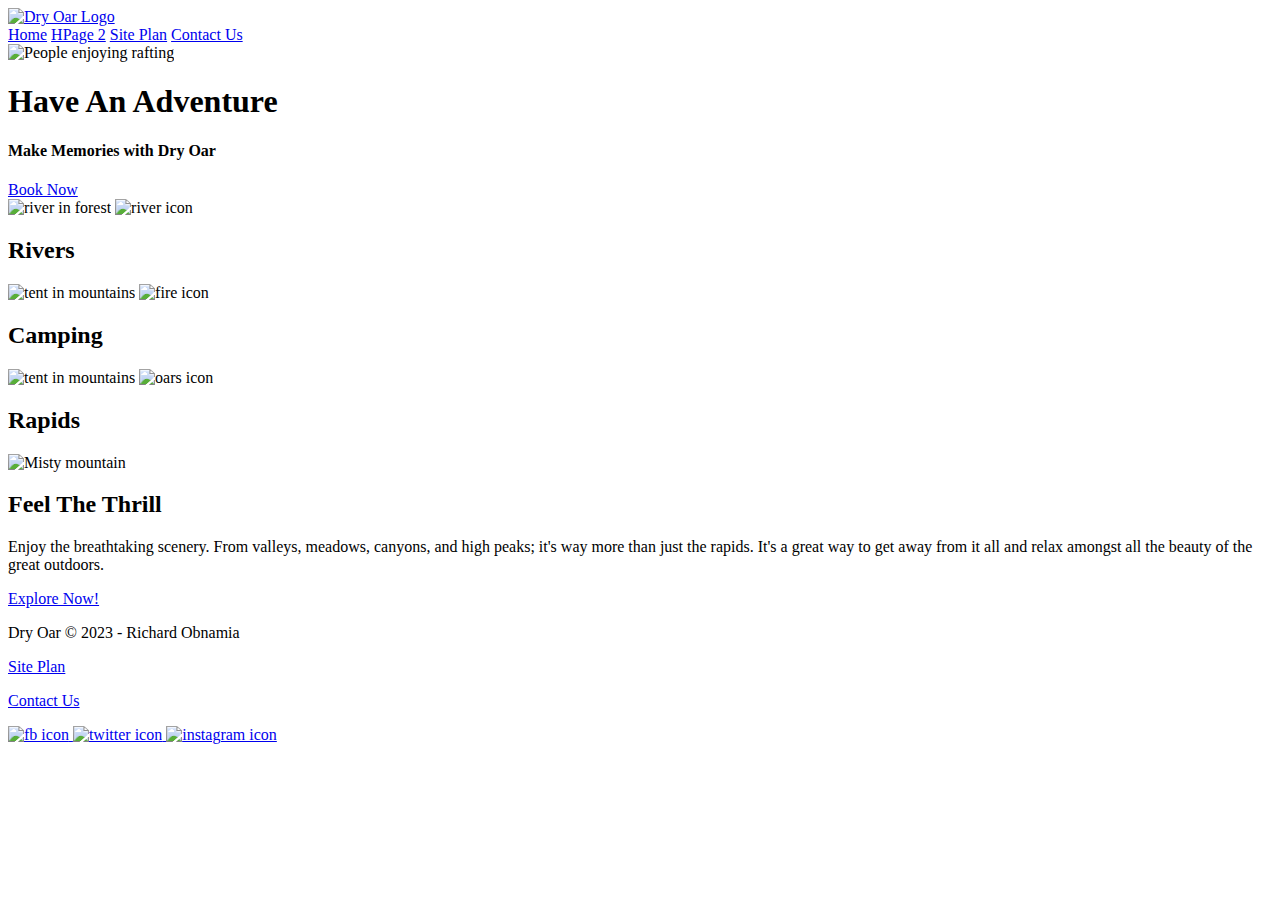
==== wwr/index.html @ 5e18ca99 "edit homepage" ====
<!DOCTYPE html>
<html lang="en">
<head>
    <meta charset="UTF-8">
    <meta name="viewport" content="width=device-width, initial-scale=1.0">
    <title>Whitewater Rafting Vacations | Dry Oar Boating | Home</title>
</head>
<body>
    <header>
        <a href="index.html" id="logo_link">
            <img src="images/logo.png" alt="Dry Oar Logo">
        </a>
        <nav>
            <a href="index.html">Home</a>
            <a href="#">HPage 2</a>
            <a href="site-plan-rafting.html">Site Plan</a>
            <a href="contactus.html">Contact Us</a>
        </nav>
    </header>
    <div id="hero">
        <div id="hero-box">
            <img id="her-img" src="images/hero.png" alt="People enjoying rafting">
        </div>
        <section id="hero-msg">
            <h1 class="home-title">Have An Adventure</h1>
            <h4>Make Memories with Dry Oar</h4>
            <div class="button-box">
                <a class='book' href="contactus.html">Book Now</a>
            </div>
        </section>
    </div>
    <main class="home-grid">
        <section class="rivers-card">
            <img class="card-img" src="images/rivers.jpg" alt="river in forest">
            <img class="icon" src="images/river_icon.jpg" alt="river icon">
            <h2>Rivers</h2>
        </section>
        <section class="camping-card">
            <img class="card-img" src="images/camping.jpg" alt="tent in mountains">
            <img class="icon" src="images/fire_icon.jpg" alt="fire icon">
            <h2>Camping</h2>
        </section>
        <section class="rapids-card">
            <img class="card-img" src="images/rapids.jpg" alt="tent in mountains">
            <img class="icon" src="images/oars.jpg" alt="oars icon">
            <h2>Rapids</h2>
        </section>
        <img class="mountains" src="images/maountains.jpg" alt="Misty mountain">
        <section class="msg">
            <h2>Feel The Thrill</h2>
            <p>Enjoy the breathtaking scenery. From valleys, meadows, canyons, and high peaks; it's way more than just the rapids. It's a great way to get away from it all and relax amongst all the beauty of the great outdoors. </p>
            <a class="join" href="rivers.html">Explore Now!</a>
        </section>
    </main>
    <footer>
        <p>Dry Oar &copy; 2023 - Richard Obnamia</p>
        <p><a href="site-plan-rafting.html">Site Plan</a></p>
        <p><a href="contactus.html">Contact Us</a></p>
        <div class="social">
            <a href="https://facebook.com">
                <img src="images/facebook.png" alt="fb icon">
            </a>
            <a href="https://twitter.com">
                <img src="images/twitter.png" alt="twitter icon">
            </a>
            <a href="https://instagram.com">
                <img src="images/instagram.png" alt="instagram icon">
            </a>
        </div>
    </footer>
    
</body>
</html>
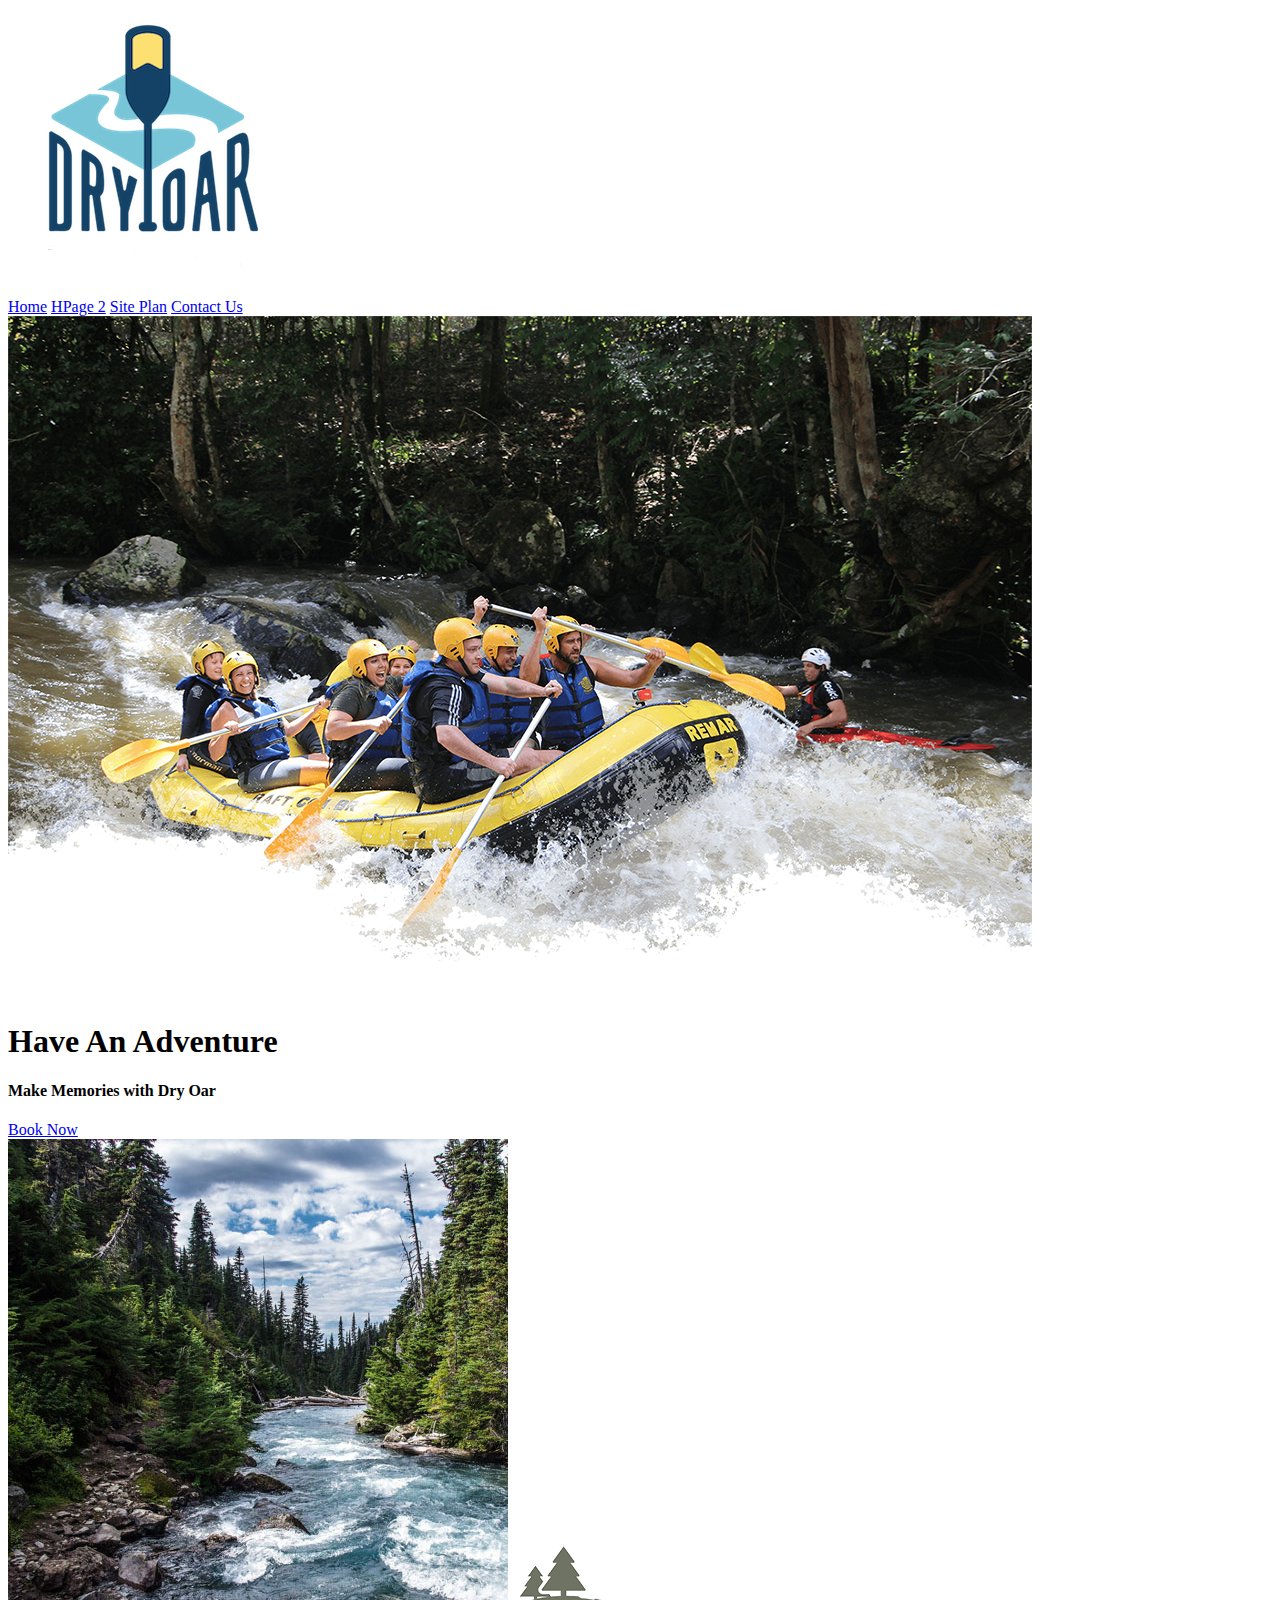
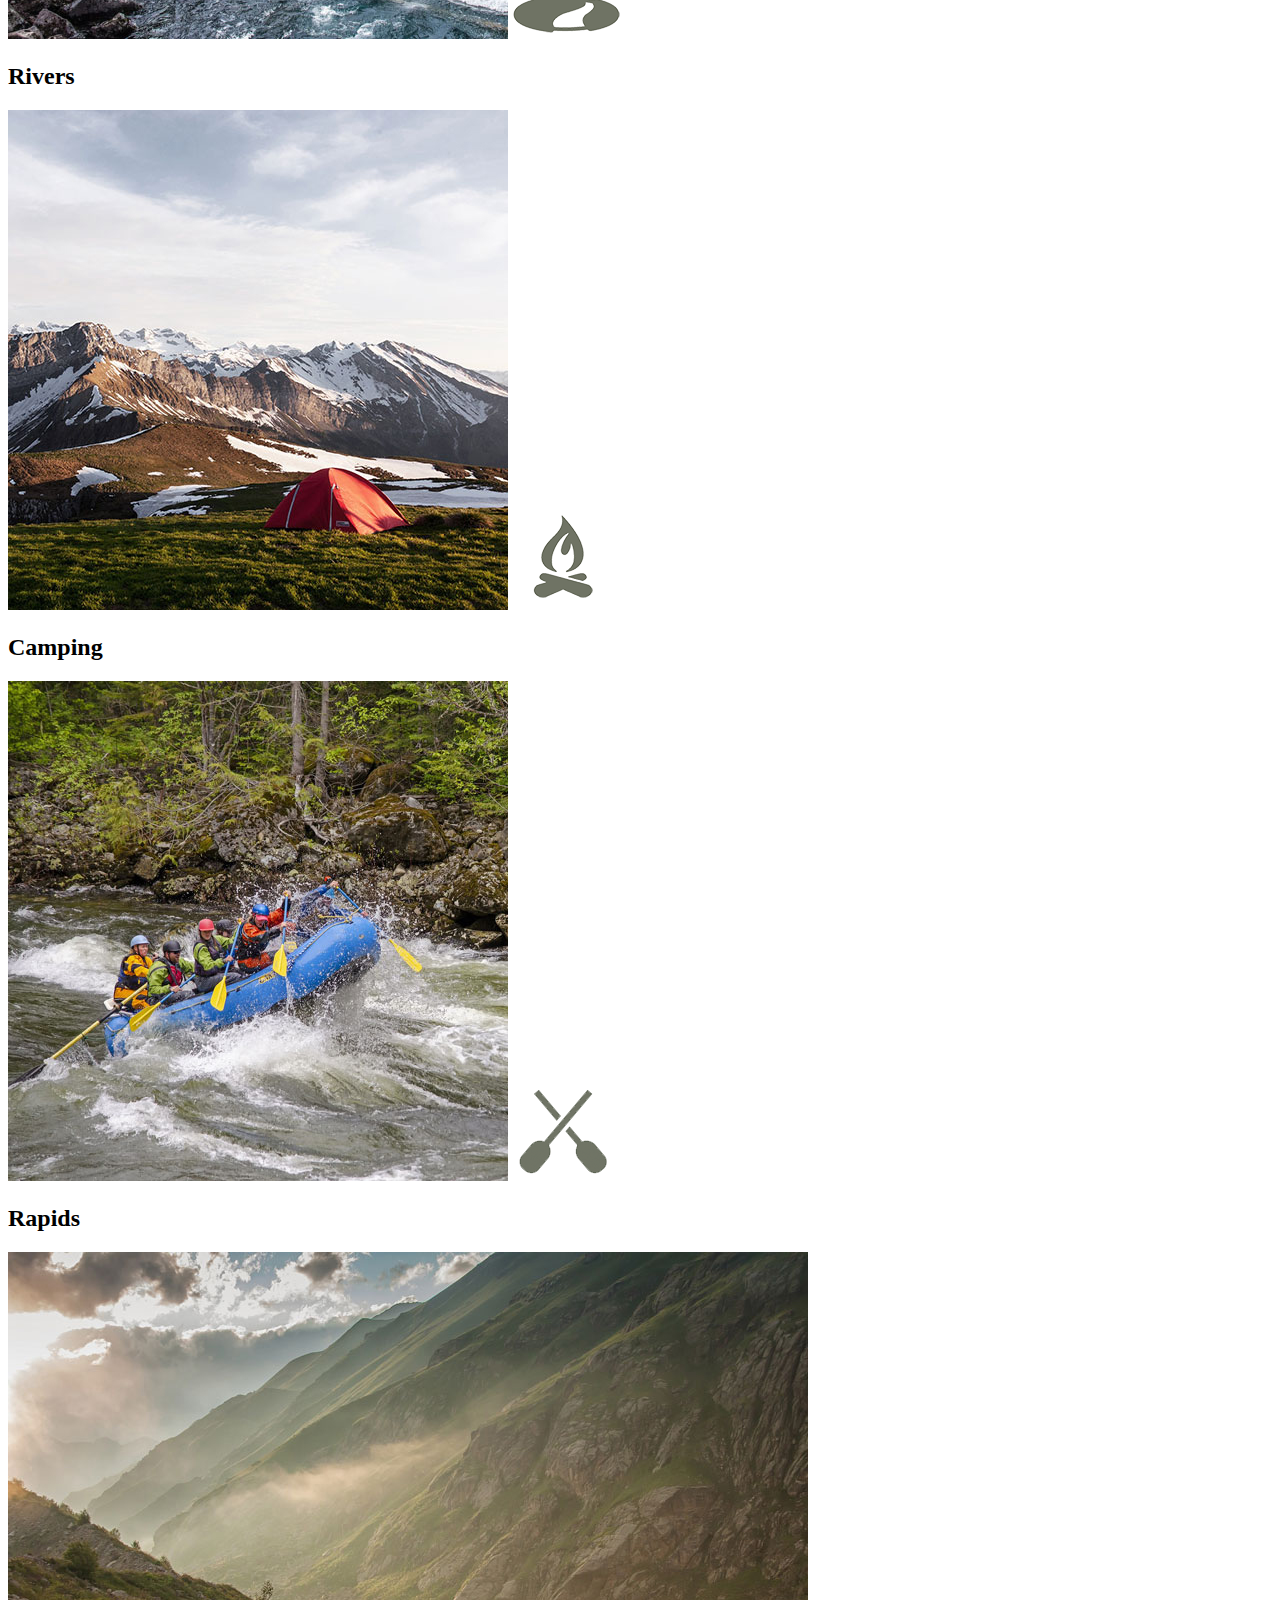
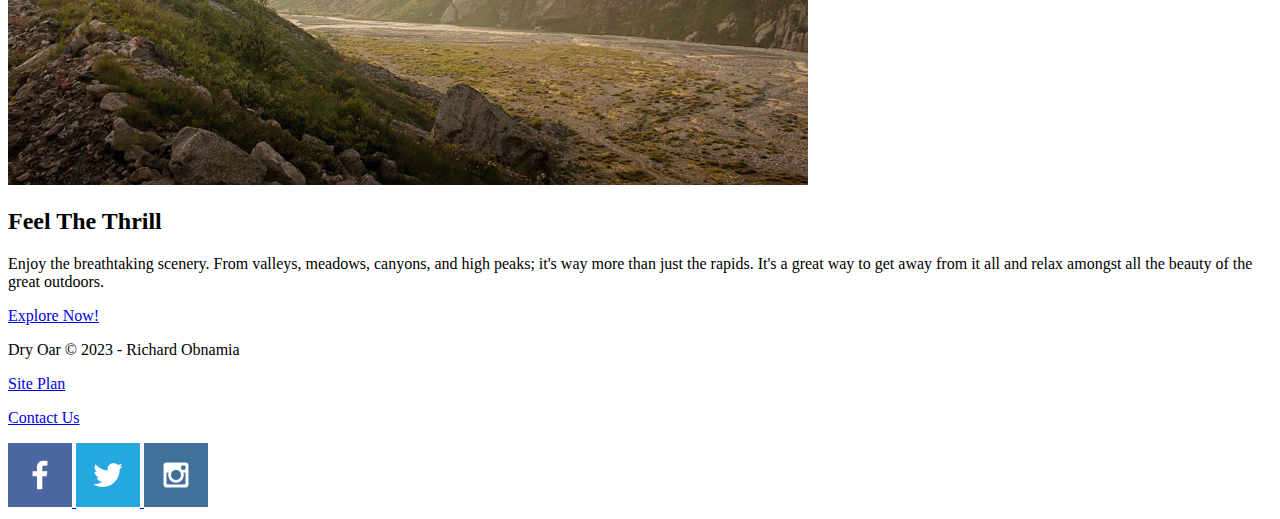
==== commit 74c60259: "adding new content" ====
--- a/wwr/index.html
+++ b/wwr/index.html
@@ -32,20 +32,20 @@
     <main class="home-grid">
         <section class="rivers-card">
             <img class="card-img" src="images/rivers.jpg" alt="river in forest">
-            <img class="icon" src="images/river_icon.jpg" alt="river icon">
+            <img class="icon" src="images/river_icon.png" alt="river icon">
             <h2>Rivers</h2>
         </section>
         <section class="camping-card">
             <img class="card-img" src="images/camping.jpg" alt="tent in mountains">
-            <img class="icon" src="images/fire_icon.jpg" alt="fire icon">
+            <img class="icon" src="images/fire_icon.png" alt="fire icon">
             <h2>Camping</h2>
         </section>
         <section class="rapids-card">
             <img class="card-img" src="images/rapids.jpg" alt="tent in mountains">
-            <img class="icon" src="images/oars.jpg" alt="oars icon">
+            <img class="icon" src="images/oars.png" alt="oars icon">
             <h2>Rapids</h2>
         </section>
-        <img class="mountains" src="images/maountains.jpg" alt="Misty mountain">
+        <img class="mountains" src="images/mountains.jpg" alt="Misty mountain">
         <section class="msg">
             <h2>Feel The Thrill</h2>
             <p>Enjoy the breathtaking scenery. From valleys, meadows, canyons, and high peaks; it's way more than just the rapids. It's a great way to get away from it all and relax amongst all the beauty of the great outdoors. </p>
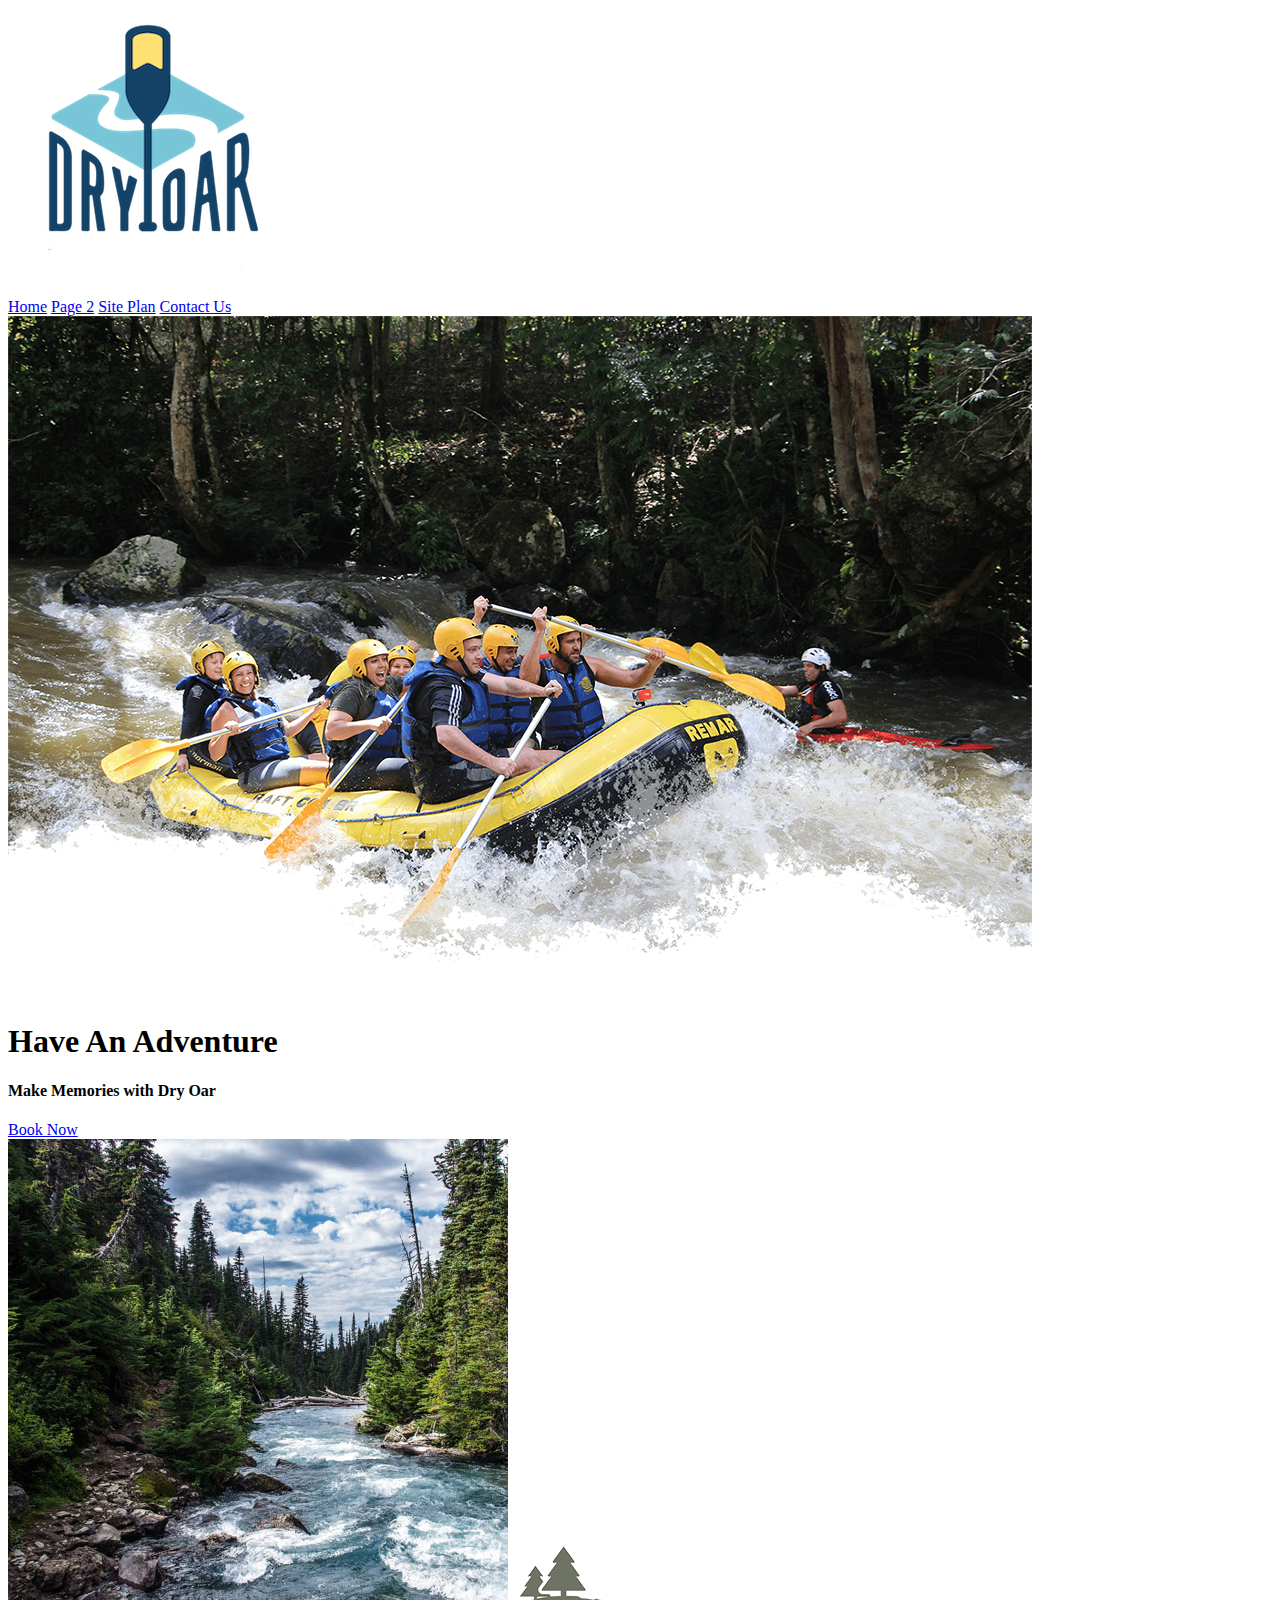
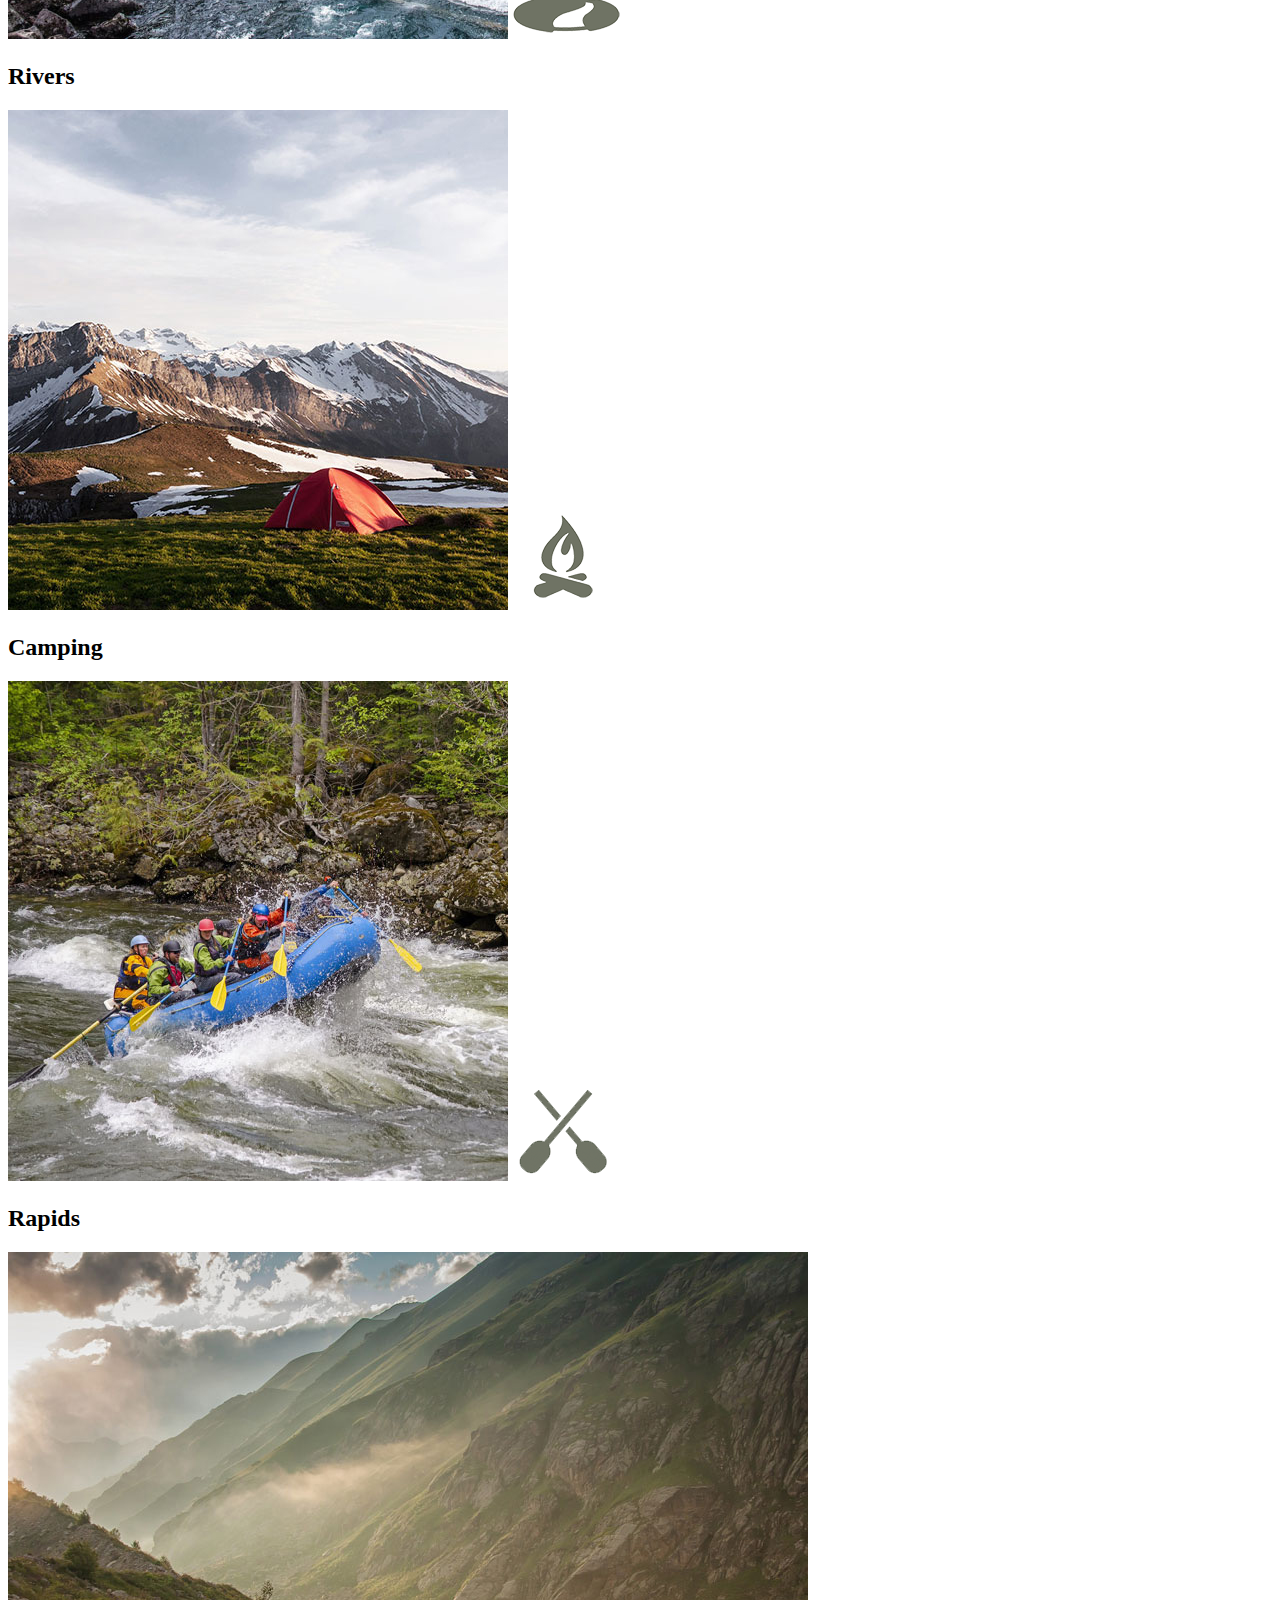
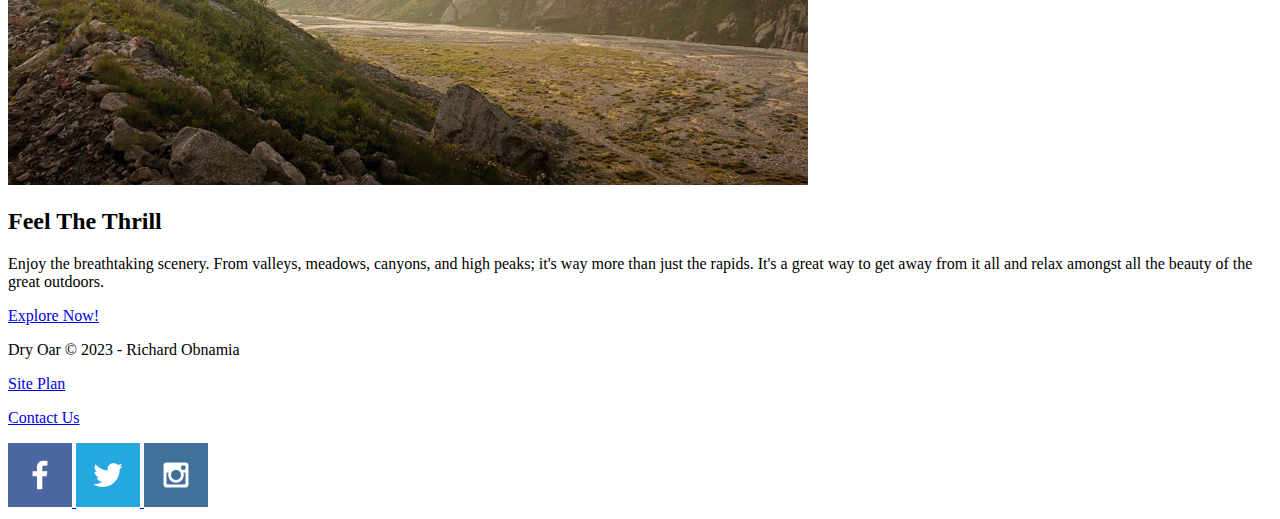
==== commit c0c290e6: "edit nav" ====
--- a/wwr/index.html
+++ b/wwr/index.html
@@ -12,7 +12,7 @@
         </a>
         <nav>
             <a href="index.html">Home</a>
-            <a href="#">HPage 2</a>
+            <a href="#">Page 2</a>
             <a href="site-plan-rafting.html">Site Plan</a>
             <a href="contactus.html">Contact Us</a>
         </nav>
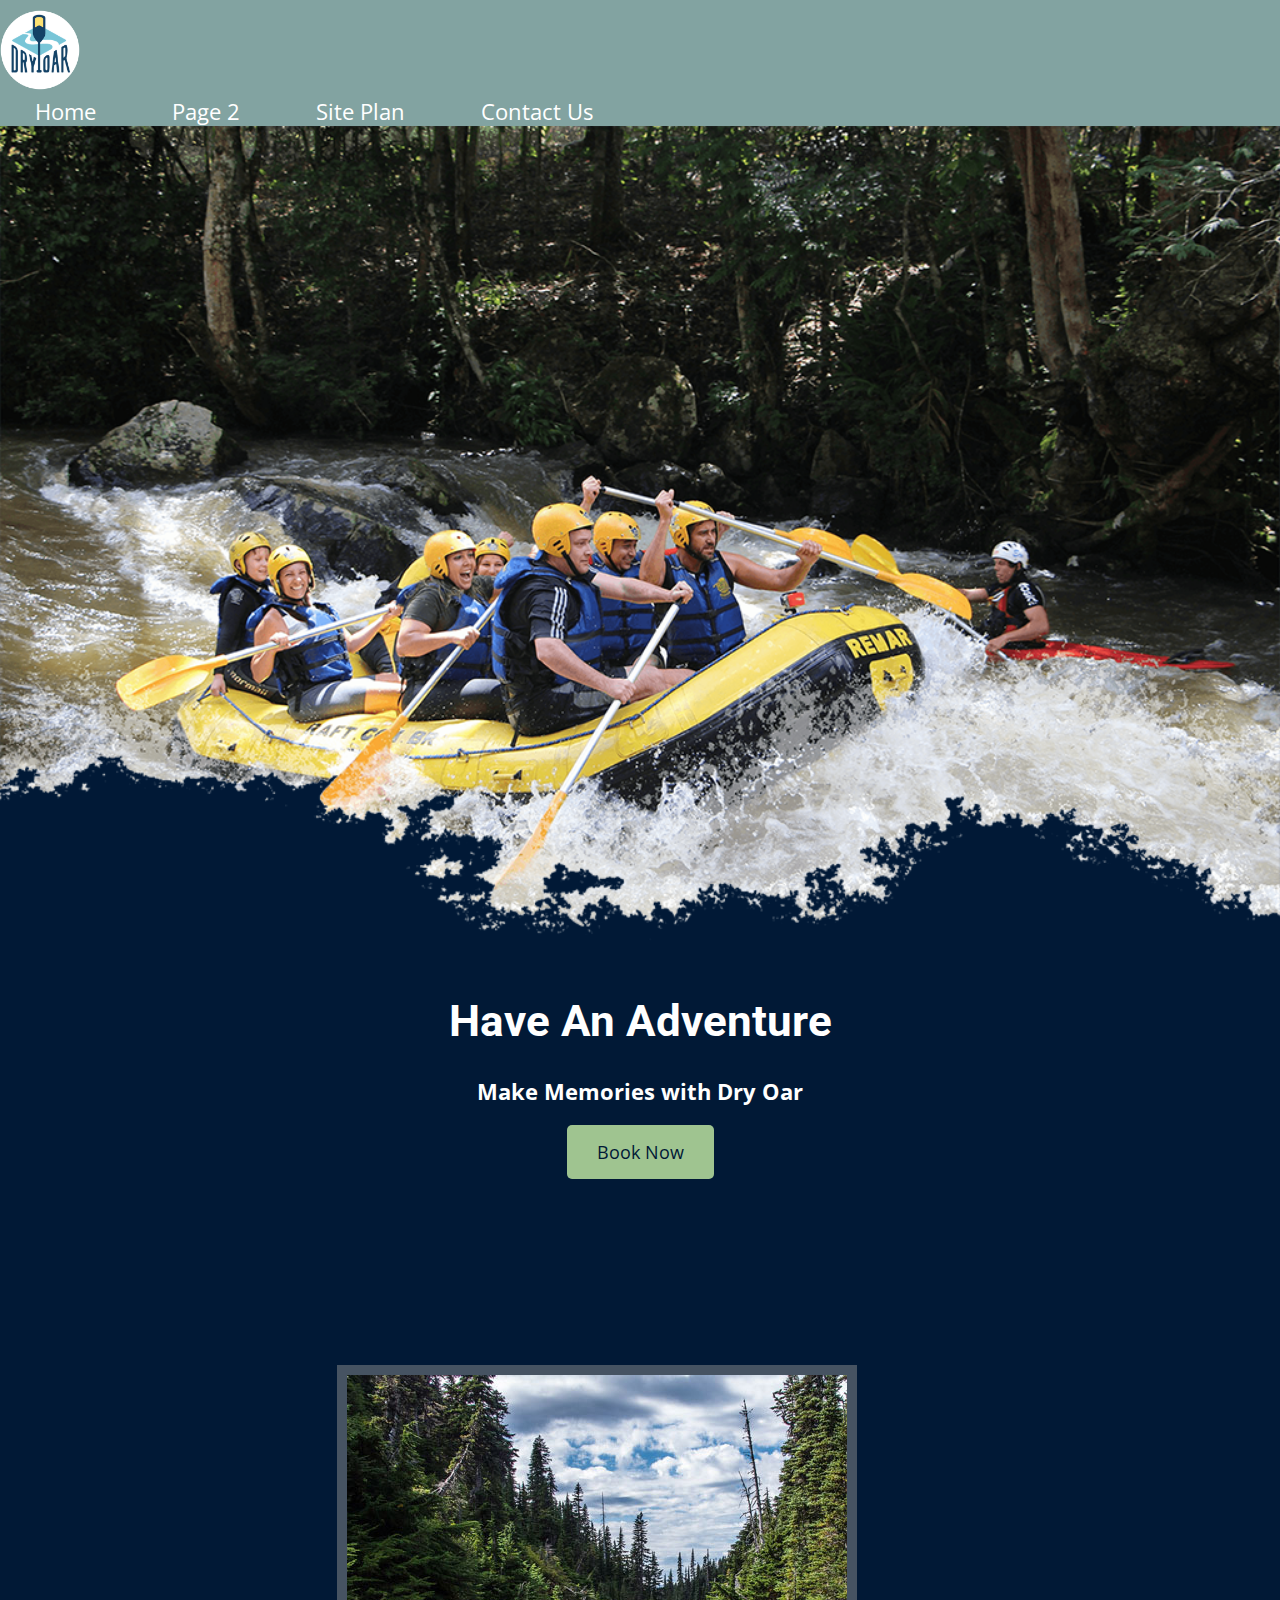
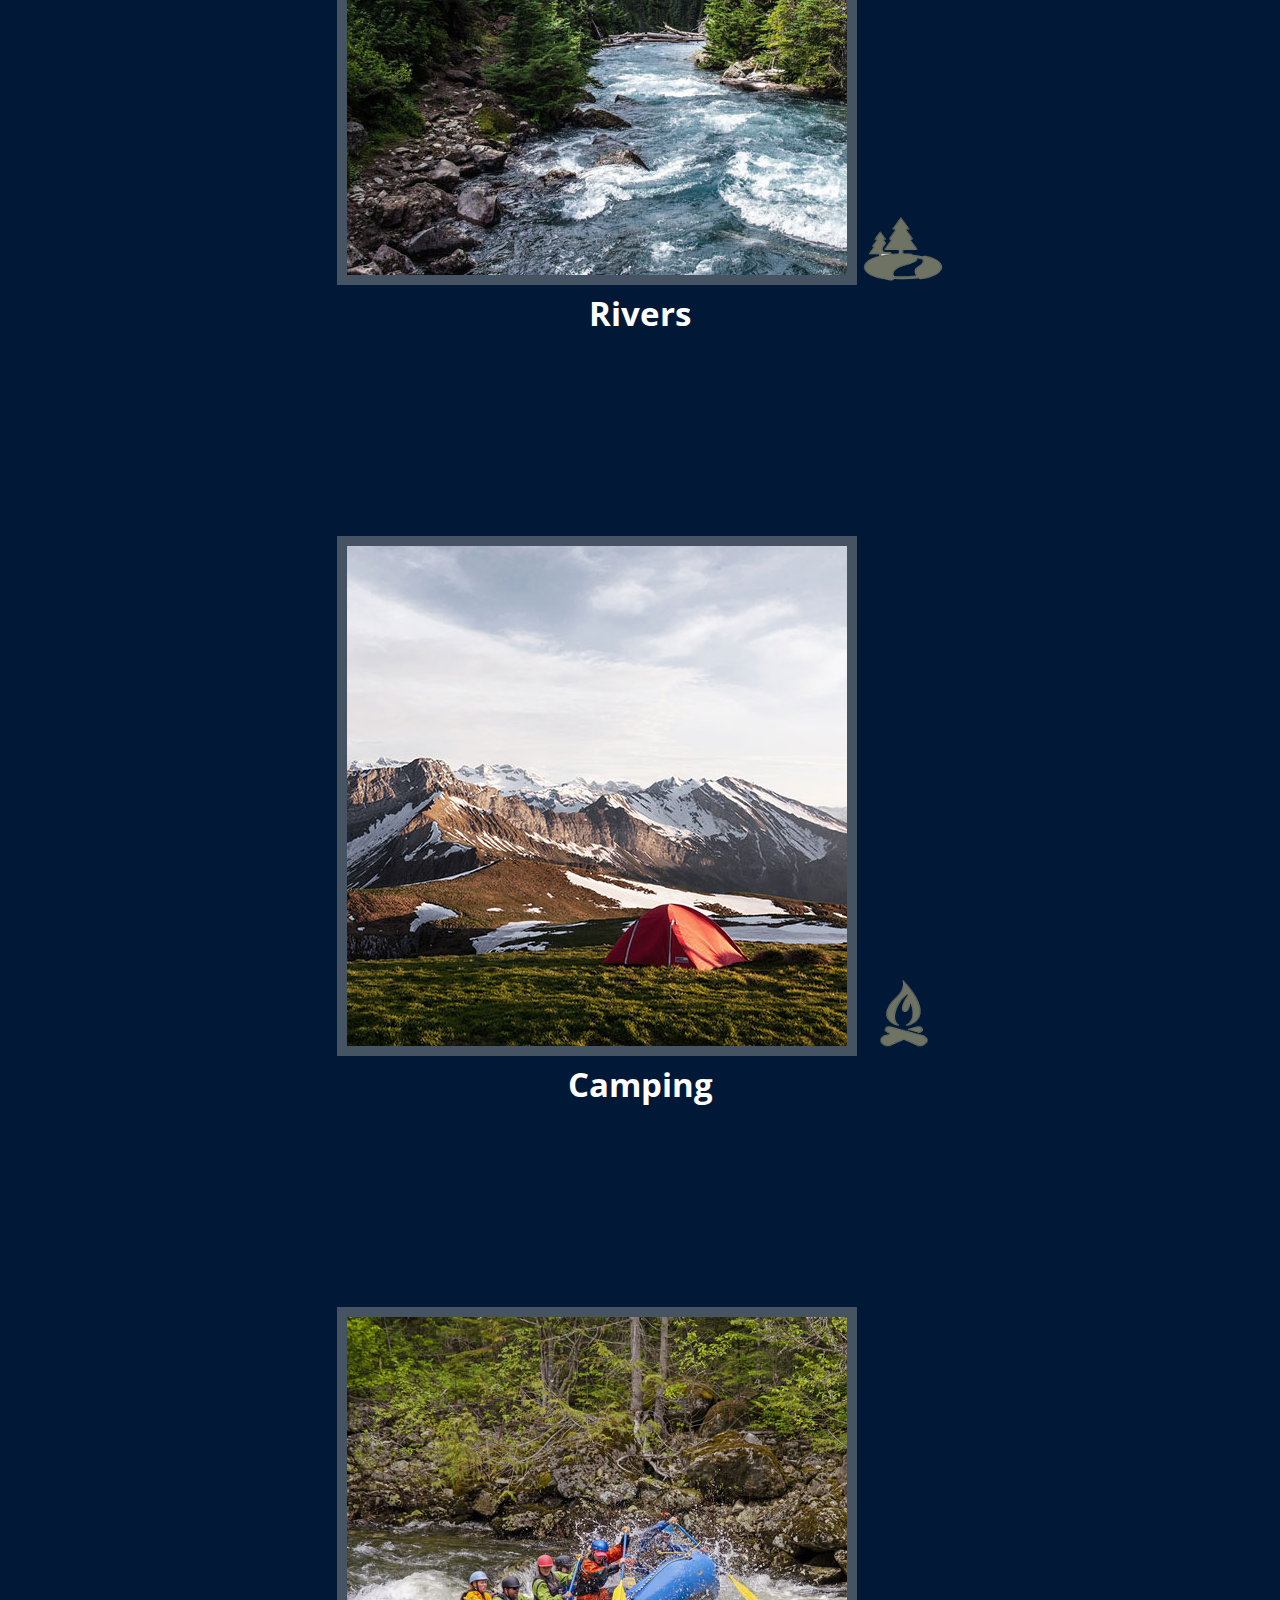
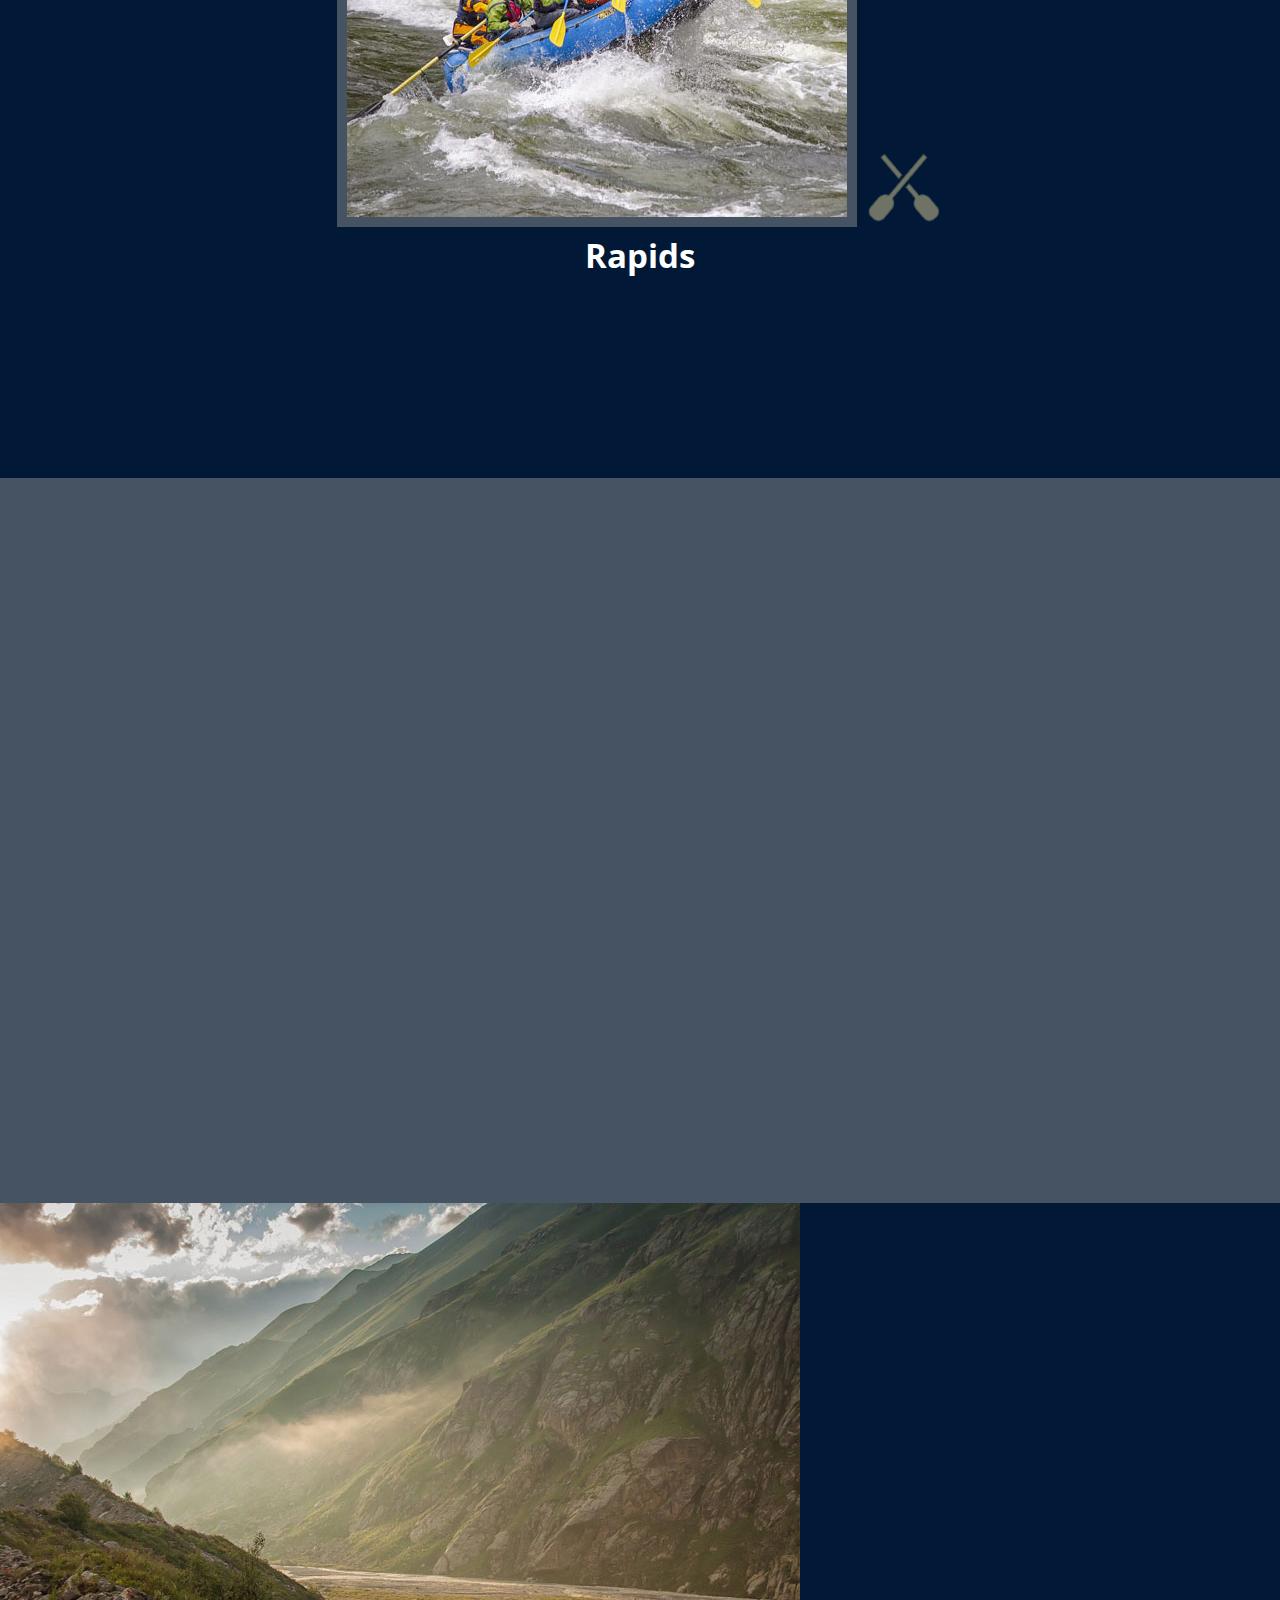
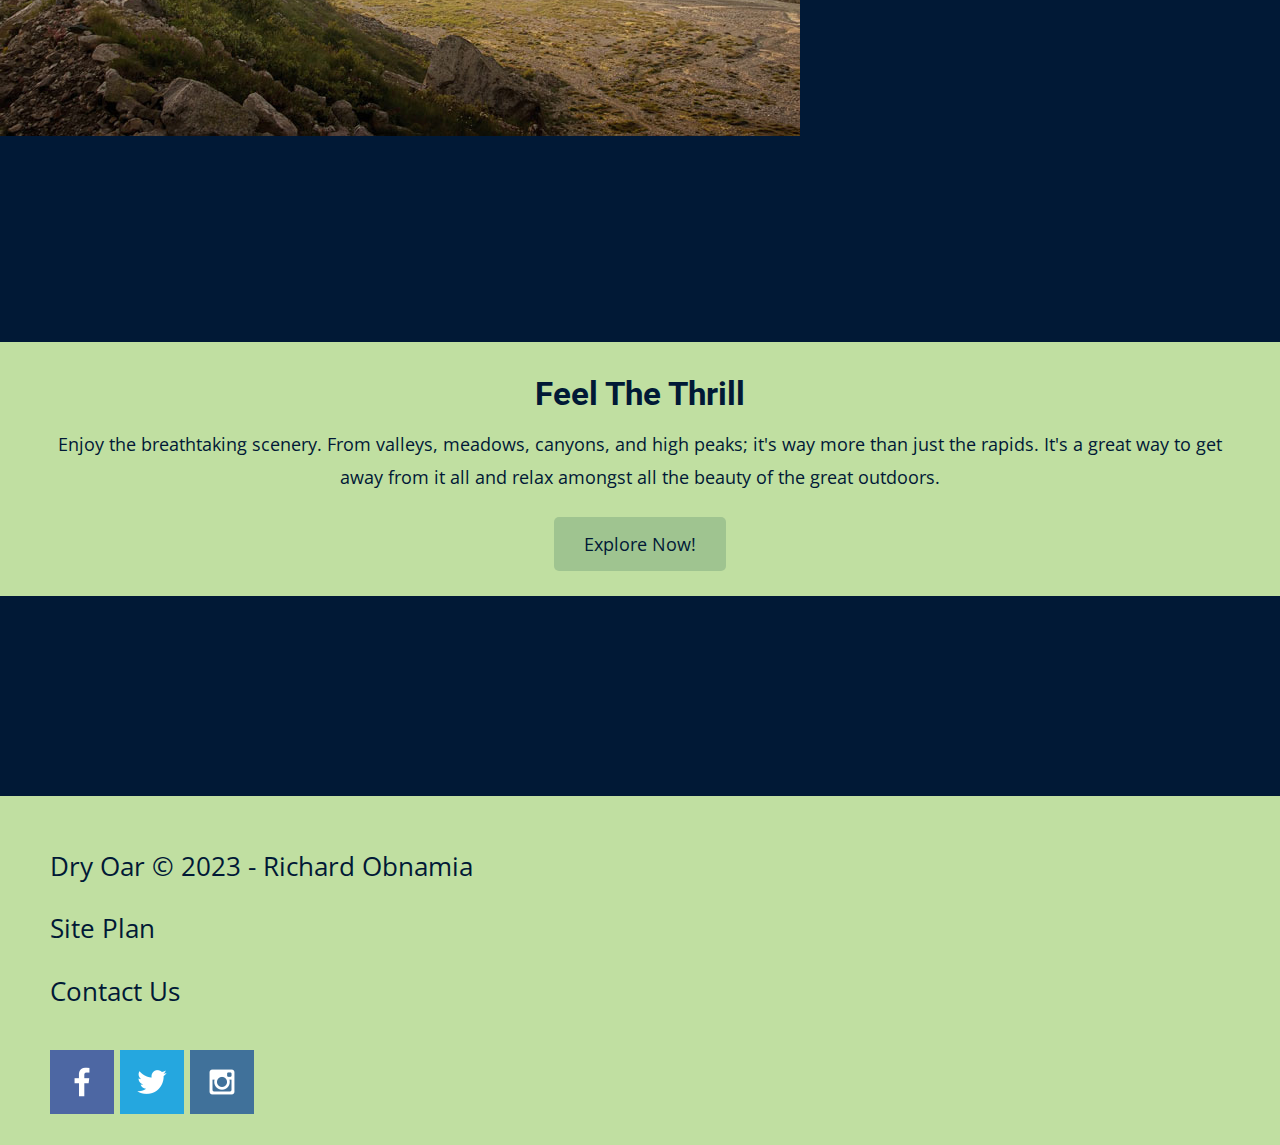
==== commit 33773f10: "edit css" ====
--- a/wwr/index.html
+++ b/wwr/index.html
@@ -4,70 +4,73 @@
     <meta charset="UTF-8">
     <meta name="viewport" content="width=device-width, initial-scale=1.0">
     <title>Whitewater Rafting Vacations | Dry Oar Boating | Home</title>
+    <link rel="stylesheet" href="styles/style.css">
 </head>
 <body>
-    <header>
-        <a href="index.html" id="logo_link">
-            <img src="images/logo.png" alt="Dry Oar Logo">
-        </a>
-        <nav>
-            <a href="index.html">Home</a>
-            <a href="#">Page 2</a>
-            <a href="site-plan-rafting.html">Site Plan</a>
-            <a href="contactus.html">Contact Us</a>
-        </nav>
-    </header>
-    <div id="hero">
-        <div id="hero-box">
-            <img id="her-img" src="images/hero.png" alt="People enjoying rafting">
+    <div id="content">
+        <header>
+            <a id="logo_link" href="index.html" >
+                <img src="images/logo.png" class="logo"   alt="Dry Oar Logo">
+            </a>
+            <nav>
+                <a href="index.html">Home</a>
+                <a href="#">Page 2</a>
+                <a href="site-plan-rafting.html">Site Plan</a>
+                <a href="contactus.html">Contact Us</a>
+            </nav>
+        </header>
+        <div id="hero">
+            <div id="hero-box">
+                <img id="hero-img" src="images/hero.png" alt="People enjoying rafting">
+            </div>
+            <section id="hero-msg">
+                <h1 class="home-title">Have An Adventure</h1>
+                <h4>Make Memories with Dry Oar</h4>
+                <div class="button-box">
+                    <a class='book' href="contactus.html">Book Now</a>
+                </div>
+            </section>
         </div>
-        <section id="hero-msg">
-            <h1 class="home-title">Have An Adventure</h1>
-            <h4>Make Memories with Dry Oar</h4>
-            <div class="button-box">
-                <a class='book' href="contactus.html">Book Now</a>
+        <main class="home-grid">
+            <section class="rivers-card">
+                <img class="card-img" src="images/rivers.jpg" alt="river in forest">
+                <img class="icon" src="images/river_icon.png" alt="river icon">
+                <h2>Rivers</h2>
+            </section>
+            <section class="camping-card">
+                <img class="card-img" src="images/camping.jpg" alt="tent in mountains">
+                <img class="icon" src="images/fire_icon.png" alt="fire icon">
+                <h2>Camping</h2>
+            </section>
+            <section class="rapids-card">
+                <img class="card-img" src="images/rapids.jpg" alt="tent in mountains">
+                <img class="icon" src="images/oars.png" alt="oars icon">
+                <h2>Rapids</h2>
+            </section>
+            <div id="background"></div>
+            <img class="mountains" src="images/mountains.jpg" alt="Misty mountain">
+            <section class="msg">
+                <h2>Feel The Thrill</h2>
+                <p>Enjoy the breathtaking scenery. From valleys, meadows, canyons, and high peaks; it's way more than just the rapids. It's a great way to get away from it all and relax amongst all the beauty of the great outdoors. </p>
+                <a class="join" href="rivers.html">Explore Now!</a>
+            </section>
+        </main>
+        <footer>
+            <p>Dry Oar &copy; 2023 - Richard Obnamia</p>
+            <p><a href="site-plan-rafting.html">Site Plan</a></p>
+            <p><a href="contactus.html">Contact Us</a></p>
+            <div class="social">
+                <a href="https://facebook.com" target="_blank">
+                    <img src="images/facebook.png" alt="fb icon">
+                </a>
+                <a href="https://twitter.com" target="_blank">
+                    <img src="images/twitter.png" alt="twitter icon">
+                </a>
+                <a href="https://instagram.com" target="_blank">
+                    <img src="images/instagram.png" alt="instagram icon">
+                </a>
             </div>
-        </section>
+        </footer>
     </div>
-    <main class="home-grid">
-        <section class="rivers-card">
-            <img class="card-img" src="images/rivers.jpg" alt="river in forest">
-            <img class="icon" src="images/river_icon.png" alt="river icon">
-            <h2>Rivers</h2>
-        </section>
-        <section class="camping-card">
-            <img class="card-img" src="images/camping.jpg" alt="tent in mountains">
-            <img class="icon" src="images/fire_icon.png" alt="fire icon">
-            <h2>Camping</h2>
-        </section>
-        <section class="rapids-card">
-            <img class="card-img" src="images/rapids.jpg" alt="tent in mountains">
-            <img class="icon" src="images/oars.png" alt="oars icon">
-            <h2>Rapids</h2>
-        </section>
-        <img class="mountains" src="images/mountains.jpg" alt="Misty mountain">
-        <section class="msg">
-            <h2>Feel The Thrill</h2>
-            <p>Enjoy the breathtaking scenery. From valleys, meadows, canyons, and high peaks; it's way more than just the rapids. It's a great way to get away from it all and relax amongst all the beauty of the great outdoors. </p>
-            <a class="join" href="rivers.html">Explore Now!</a>
-        </section>
-    </main>
-    <footer>
-        <p>Dry Oar &copy; 2023 - Richard Obnamia</p>
-        <p><a href="site-plan-rafting.html">Site Plan</a></p>
-        <p><a href="contactus.html">Contact Us</a></p>
-        <div class="social">
-            <a href="https://facebook.com">
-                <img src="images/facebook.png" alt="fb icon">
-            </a>
-            <a href="https://twitter.com">
-                <img src="images/twitter.png" alt="twitter icon">
-            </a>
-            <a href="https://instagram.com">
-                <img src="images/instagram.png" alt="instagram icon">
-            </a>
-        </div>
-    </footer>
-    
 </body>
 </html>--- a/wwr/styles/style.css
+++ b/wwr/styles/style.css
@@ -0,0 +1,129 @@
+@import url('https://fonts.googleapis.com/css2?family=Open+Sans:ital,wght@0,300;0,400;1,300&family=Roboto:wght@400;500;700&display=swap');
+
+body{
+    background-color: #011936;
+    font-family: 'Open Sans', 'Nunito','Calibri', sans-serif ;
+    font-size: 22px;
+    margin: 0;
+    padding: 0;
+}
+header {
+    background-color: #82A3A1;
+}
+#hero-img{
+    width: 100%;
+}
+h2{
+    color: white;
+    margin: 0;
+}
+h4{
+    color:white;
+}
+#logo_link{
+    padding-top: 5px;
+}
+nav a{
+    color:white;
+    padding: 35px;
+    text-align: center;
+    text-decoration: none;
+    
+}
+nav a:hover{
+    background-color:#9FC490;
+}
+.home-title{
+    color:white;
+    font-family: 'Roboto', 'Arial', 'Lucida Sans', sans-serif;
+    font-weight: 700;
+    font-size: 2em;
+    margin-top: 10px;
+}
+.book, .join{
+    background-color:#9FC490;
+    color:#011936;
+    text-decoration: none;
+    font-size: 18px;
+    padding: 15px 30px;
+    margin-top: 50px;
+    border-radius: 5px;
+}
+.book:hover, .join:hover{
+    background-color: #465362;
+    color:#82A3A1;
+}
+.rivers-card, .camping-card, .rapids-card{
+    margin:200px 0;
+}
+.card-img{
+    border: 10px solid #465362;
+}
+main section img{
+    box-sizing: border-box;
+}
+.msg{
+    background-color:#C0DFA1 ;
+    line-height: 1.5em;
+    padding: 35px;
+    margin-top: 200px;
+}
+.msg h2{
+    color:#011936;
+    font-family: 'Roboto', 'Arial', 'Lucida Sans', sans-serif;
+    font-weight: 700;
+}
+.msg p {
+    color:#011936;
+    font-size: 0.8em;
+    padding-bottom: 15px;
+}
+
+footer{
+    background-color: #C0DFA1;
+    color:#011936;
+    padding: 25px 50px;
+    margin-top: 200px;
+}
+footer a {
+    color:#011936;
+    text-decoration: none;
+}
+footer a:hover{
+    color:white;
+}
+footer p {
+    font-size:1.2em;
+}
+footer p a:hover{
+    text-decoration: underline;
+}
+footer .social img{
+    padding-top: 15px;
+}
+
+#content{
+    max-width: 1600px;
+    margin:0 auto;
+}
+#hero-msg h1, #hero-msg h4{
+    text-align: center;
+}
+.button-box{
+    text-align: center;
+}
+main section {
+    text-align: center;
+}
+#background {
+    height: 725px;
+    background-color:#465362 ;
+}
+.logo{
+    width: 80px;
+    padding-top: 10px;
+}
+.icon{
+    width: 80px;
+    padding-top: 10px;
+}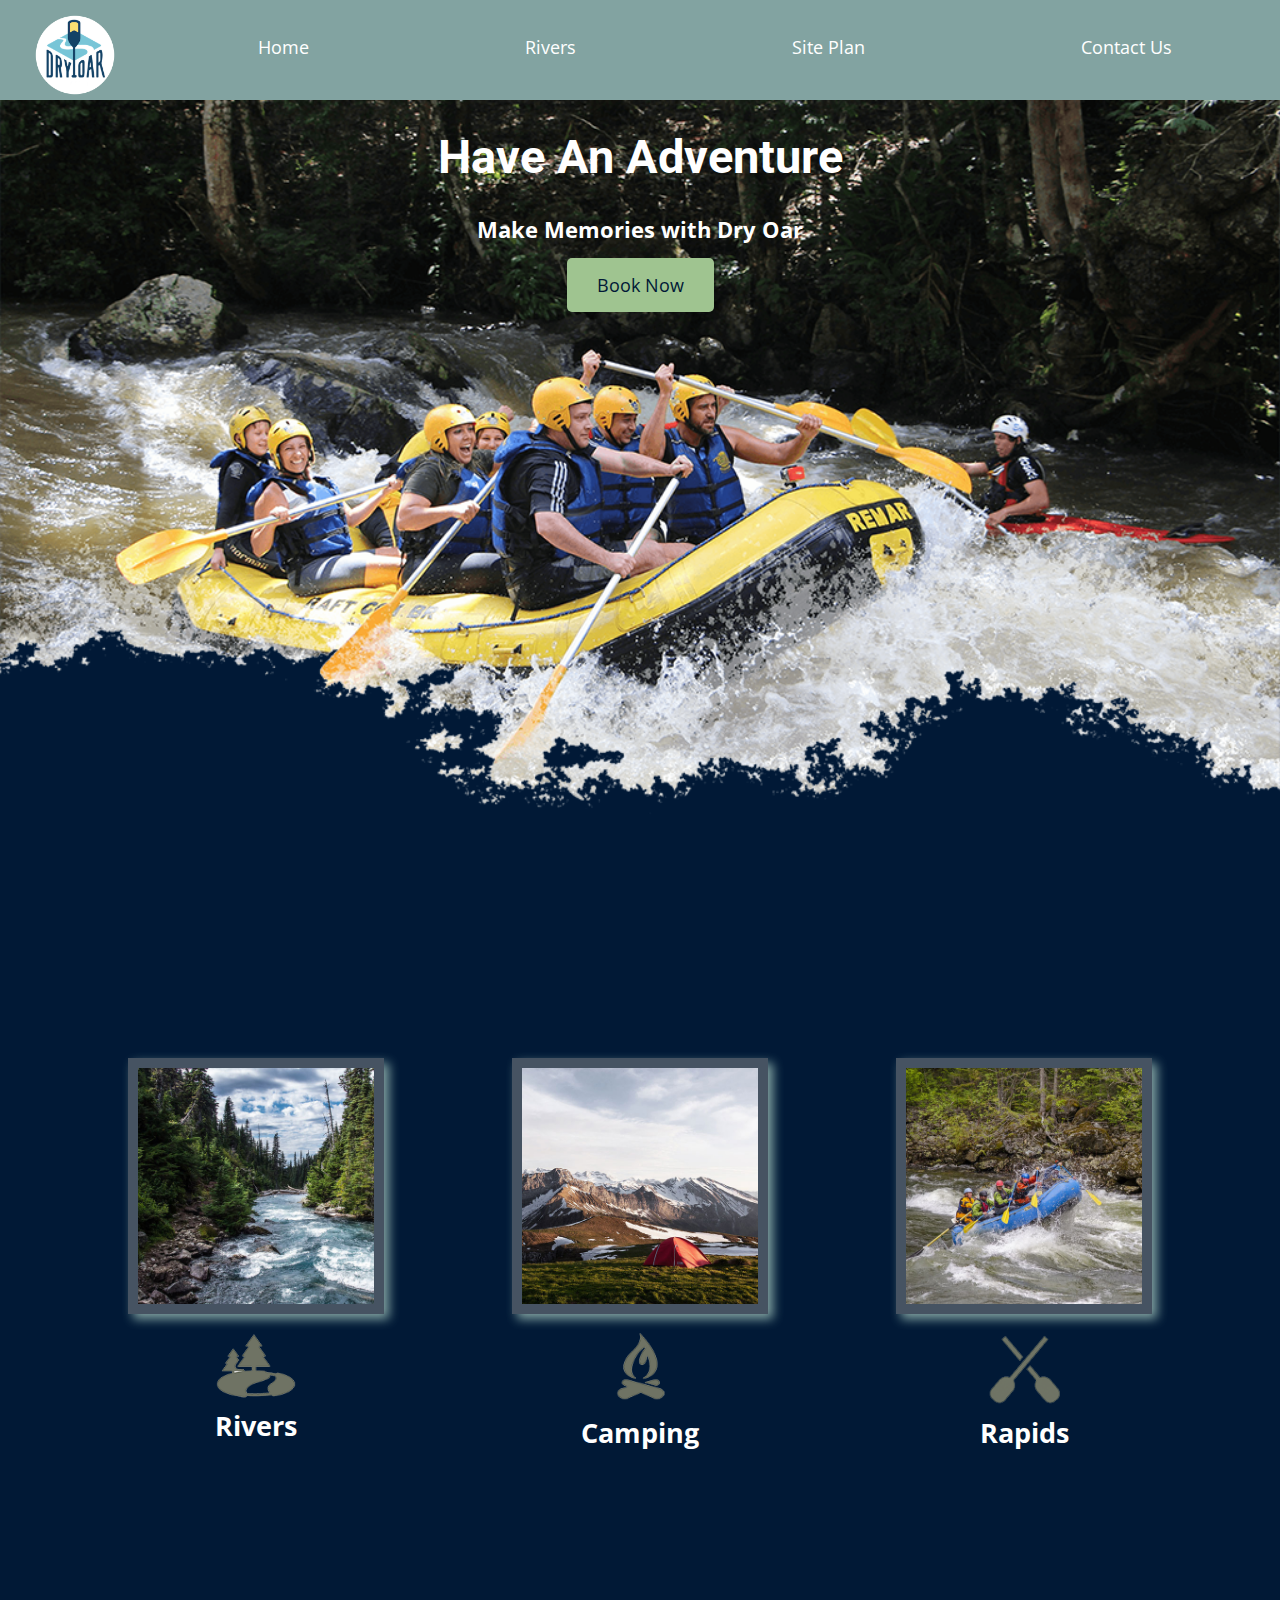
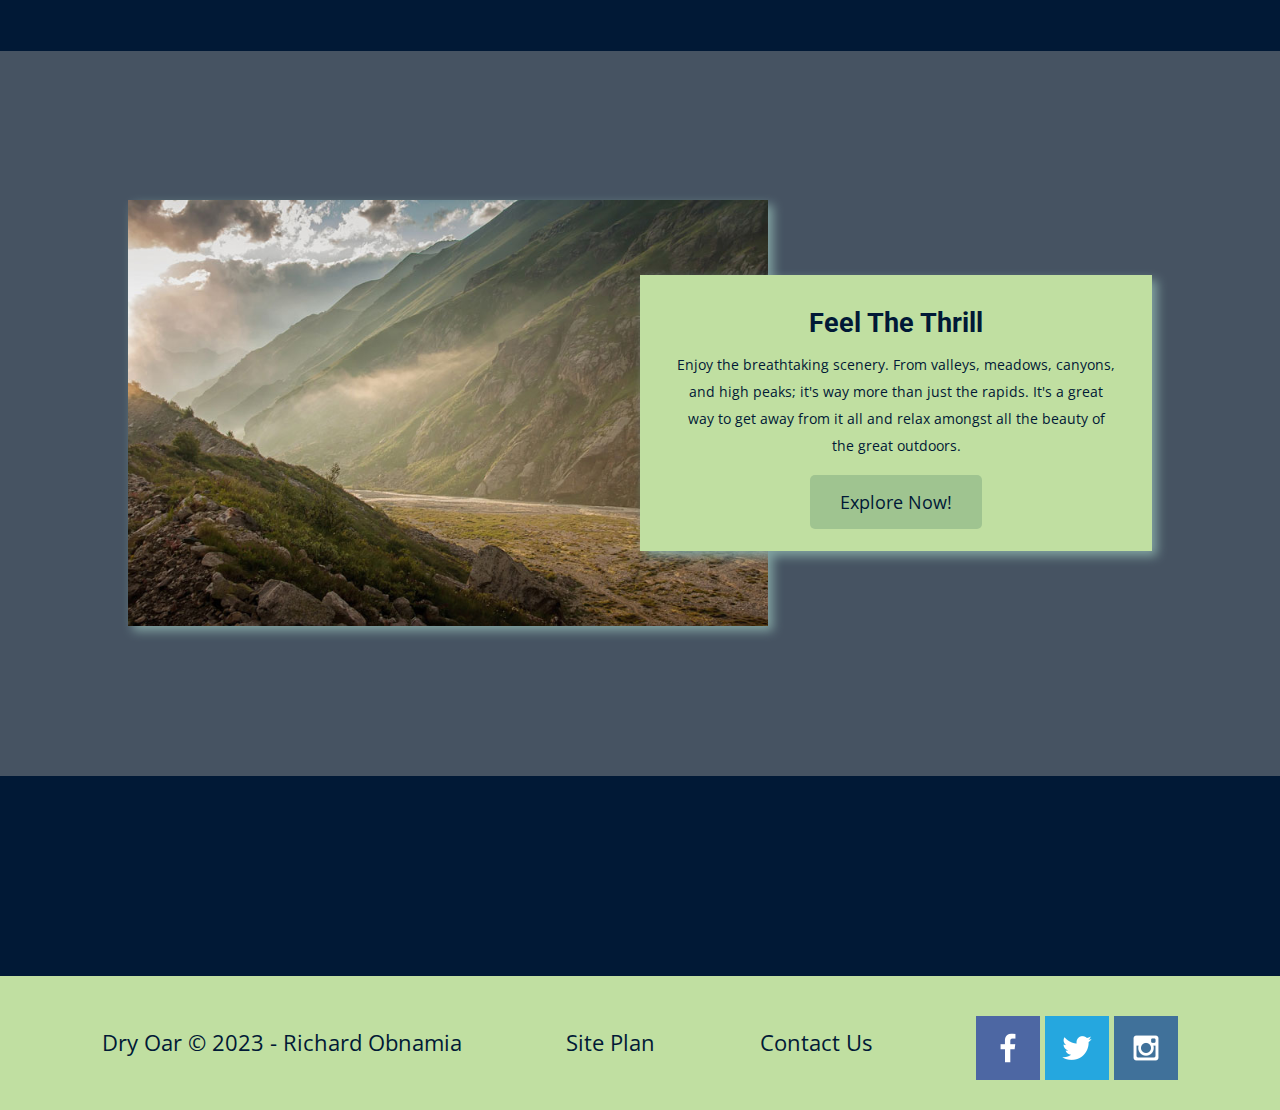
==== commit 2b63e631: "portfolio siteplan update" ====
--- a/wwr/index.html
+++ b/wwr/index.html
@@ -14,7 +14,7 @@
             </a>
             <nav>
                 <a href="index.html">Home</a>
-                <a href="#">Page 2</a>
+                <a href="rivers.html">Rivers</a>
                 <a href="site-plan-rafting.html">Site Plan</a>
                 <a href="contactus.html">Contact Us</a>
             </nav>
--- a/wwr/styles/style.css
+++ b/wwr/styles/style.css
@@ -2,43 +2,137 @@
 
 body{
     background-color: #011936;
+    color:white;
     font-family: 'Open Sans', 'Nunito','Calibri', sans-serif ;
-    font-size: 22px;
+    font-size: 18px;
     margin: 0;
     padding: 0;
 }
 header {
     background-color: #82A3A1;
+    display: grid;
+    grid-template-columns: 150px auto;
+}
+nav{
+    display: flex;
+    justify-content: space-around;
+}
+nav a{
+    color:white;
+    padding: 35px;
+    text-align: center;
+    text-decoration: none;
+    display: flex;
+    justify-content: space-around;
+}
+nav a:hover{
+    background-color:#9FC490;
 }
 #hero-img{
     width: 100%;
 }
 h2{
-    color: white;
     margin: 0;
 }
-h4{
-    color:white;
-}
+
 #logo_link{
     padding-top: 5px;
-}
-nav a{
-    color:white;
-    padding: 35px;
-    text-align: center;
-    text-decoration: none;
-    
-}
-nav a:hover{
-    background-color:#9FC490;
+    justify-self: center;
+    align-self: center;
+}
+#hero{
+    display: grid;
+    grid-template-columns: 1fr 3fr 1fr;
+    margin-top: -100px;
+}
+#hero-box{
+    grid-column: 1/4;
+    grid-row: 1/3;
+    z-index: -1;
+}
+#hero-msg{
+    grid-column: 2/3;
+    grid-row: 1/2;
+    margin-top: 120px;
+}
+#hero-msg h4{
+    color: white;
+    text-align: center;
+    font-size: 1.2em;
+}
+
+
+.home-grid{
+    display: grid;
+    grid-template-columns: repeat(10, 1fr);
 }
 .home-title{
     color:white;
     font-family: 'Roboto', 'Arial', 'Lucida Sans', sans-serif;
     font-weight: 700;
-    font-size: 2em;
+    font-size: 2.6em;
     margin-top: 10px;
+}
+main section img{
+    box-sizing: border-box;
+}
+main section {
+    text-align: center;
+}
+.msg h2{
+    color:#011936;
+    font-family: 'Roboto', 'Arial', 'Lucida Sans', sans-serif;
+    font-weight: 700;
+}
+.msg p {
+    color:#011936;
+    font-size: 0.8em;
+    padding-bottom: 15px;
+}
+.card-img{
+    border: 10px solid #465362;
+    width: 100%;
+    transition: transform .5s;
+    box-shadow: 5px 5px 10px #82A3A1;
+}
+.card-img:hover {
+    opacity: .6;
+    transform: scale(1.1);
+}
+.mountains{
+    width: 100%;
+    grid-column: 2/7;
+    grid-row: 5/8;
+    box-shadow: 5px 5px 10px #82A3A1;
+}
+.rivers-card{
+    margin:200px 0;
+    grid-column: 2/4;
+    grid-row: 2/3;
+}
+.camping-card {
+    margin:200px 0;
+    grid-column: 5/7;
+    grid-row: 2/3;
+}
+.rapids-card{
+    margin:200px 0;
+    grid-column: 8/10;
+    grid-row: 2/3;
+}
+#background {
+    height: 725px;
+    background-color:#465362 ;
+    grid-column: 1/11;
+    grid-row: 4/9;
+}
+.msg{
+    background-color:#C0DFA1 ;
+    line-height: 1.5em;
+    padding: 35px;
+    grid-column: 6/10;
+    grid-row: 6/7;
+    box-shadow: 5px 5px 10px #82A3A1;
 }
 .book, .join{
     background-color:#9FC490;
@@ -53,41 +147,20 @@
     background-color: #465362;
     color:#82A3A1;
 }
-.rivers-card, .camping-card, .rapids-card{
-    margin:200px 0;
-}
-.card-img{
-    border: 10px solid #465362;
-}
-main section img{
-    box-sizing: border-box;
-}
-.msg{
-    background-color:#C0DFA1 ;
-    line-height: 1.5em;
-    padding: 35px;
-    margin-top: 200px;
-}
-.msg h2{
-    color:#011936;
-    font-family: 'Roboto', 'Arial', 'Lucida Sans', sans-serif;
-    font-weight: 700;
-}
-.msg p {
-    color:#011936;
-    font-size: 0.8em;
-    padding-bottom: 15px;
-}
 
 footer{
     background-color: #C0DFA1;
     color:#011936;
     padding: 25px 50px;
     margin-top: 200px;
+    display: flex;
+    justify-content: space-around;
+    align-items: center;
 }
 footer a {
     color:#011936;
     text-decoration: none;
+    font-size: 1em;
 }
 footer a:hover{
     color:white;
@@ -106,19 +179,13 @@
     max-width: 1600px;
     margin:0 auto;
 }
-#hero-msg h1, #hero-msg h4{
+#hero-msg h1{
     text-align: center;
 }
 .button-box{
     text-align: center;
 }
-main section {
-    text-align: center;
-}
-#background {
-    height: 725px;
-    background-color:#465362 ;
-}
+
 .logo{
     width: 80px;
     padding-top: 10px;
@@ -126,4 +193,68 @@
 .icon{
     width: 80px;
     padding-top: 10px;
+}
+
+
+.rivers-grid{
+    display: grid;
+    grid-template-columns: (9, 1fr);
+    grid-template-rows: (4, 1fr);
+}
+.rivers-main{
+    display: grid;
+    grid-template-columns: (9, 1fr);
+    grid-template-rows: (4, 1fr);
+
+}
+.rivers-grid img{
+    grid-column: 2/5;
+    grid-row: 1/4;
+    width: 100%;
+}
+.rivers-grid h4{
+    grid-column: 2/5;
+    grid-row: 4/5;
+}
+.rivers-grid p{
+    grid-column: 6/8;
+    grid-row: 1/5; 
+}
+@media screen and (max-width: 900px){
+    #hero, .home-grid{
+        display: block;
+        height: auto;
+    }
+    nav, footer{
+        flex-direction: column;
+    }
+    nav a{
+        display: block;
+        padding: 15px;
+    }
+    #hero{
+        margin-top: 0;
+    }
+    #hero-msg{
+        margin-top: 0;
+    }
+    .home-title{
+        font-size: 25px;
+        color: #82A3A1
+    }
+    .rivers-card, .camping-card, .rapids-card { 
+        margin: 50px auto;
+        width: 60%;
+    }
+    #background {
+        display: none;
+    }
+    .mountains, .msg {
+        width: 80%;
+        display: block;
+        margin: 0 auto;
+    }
+    footer {
+        margin-top: 25px;
+    }
 }